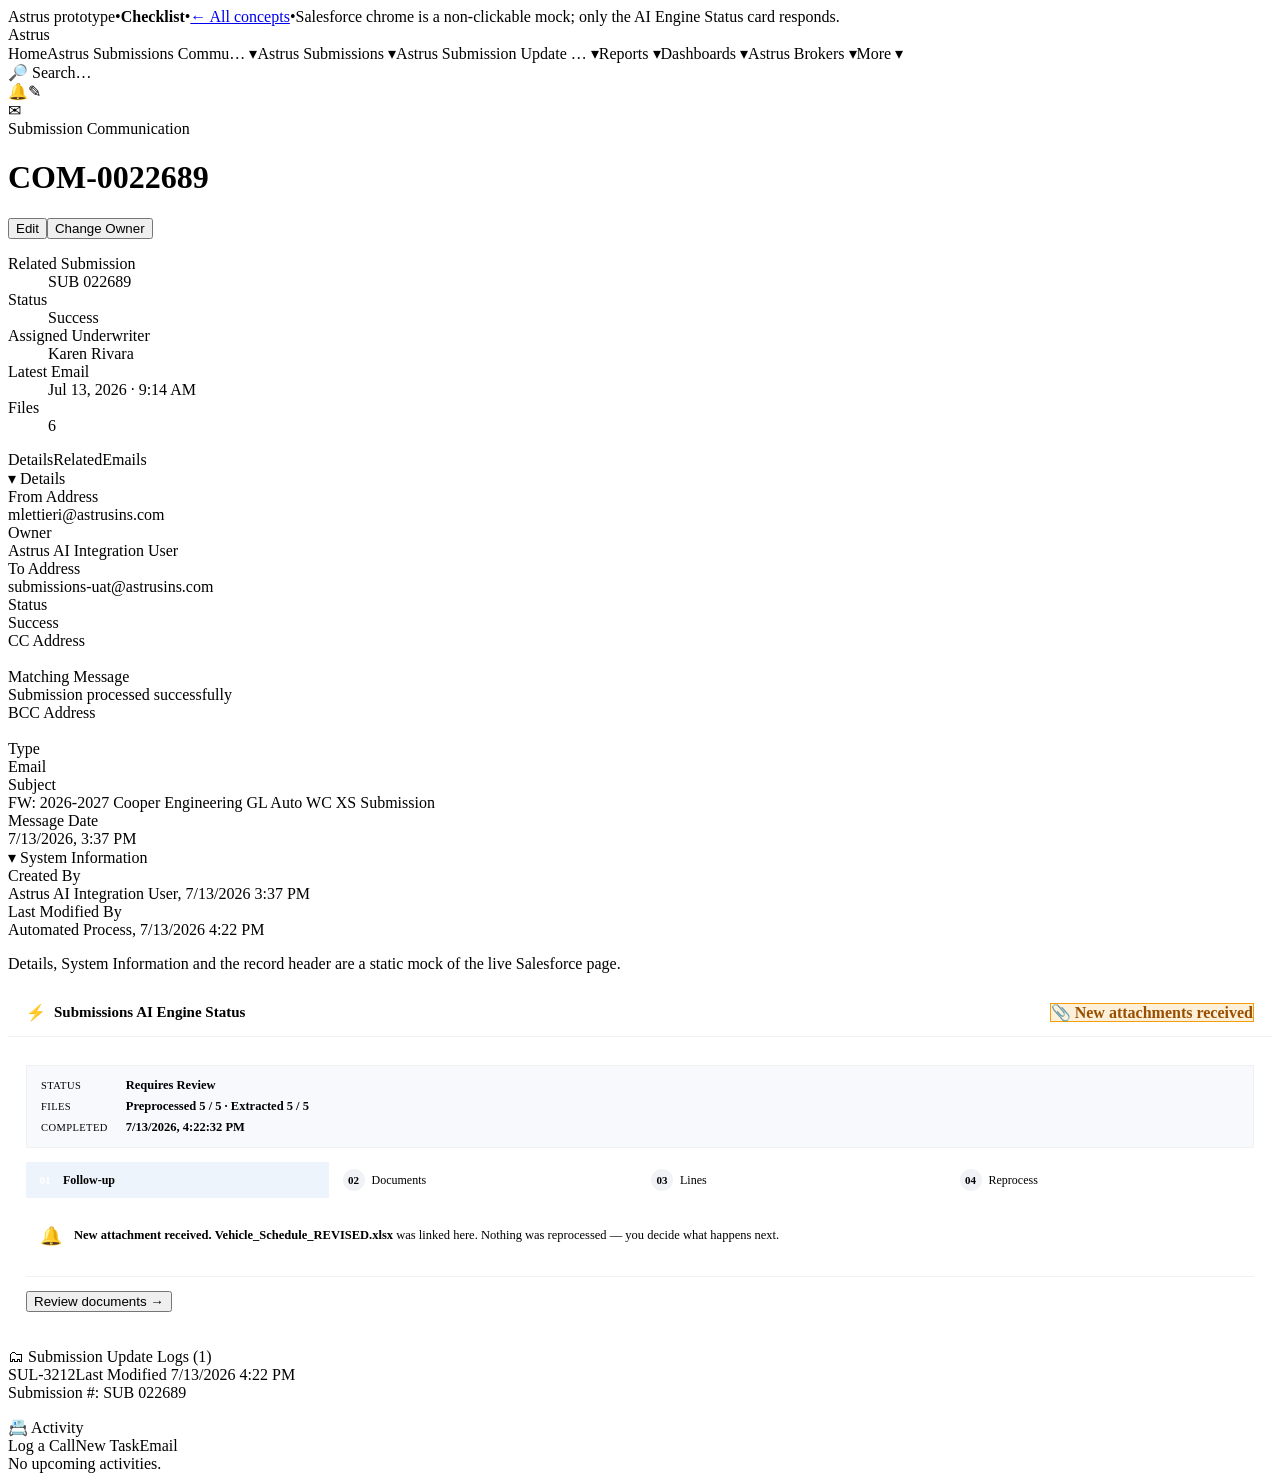
==== concepts/01-checklist/index.html @ 9b8c4e01 "Round 3: distinct paradigms + terser, bolder, submission-level line - Badge -> 'New attachments rece" ====
<!doctype html>
<html lang="en">
  <head>
    <meta charset="utf-8" />
    <meta name="viewport" content="width=device-width, initial-scale=1" />
    <title>Astrus Reprocess · Checklist</title>
    <link rel="stylesheet" href="../../assets/shell.css" />
    <link rel="stylesheet" href="../../assets/cc.css" />
    <style>
      .ck-check { width: 22px; height: 22px; border-radius: 5px; border: 2px solid var(--sf-border-strong); background: #fff; cursor: pointer; display: inline-flex; align-items: center; justify-content: center; color: #fff; font-size: 14px; font-weight: 700; flex: none; padding: 0; transition: all .12s ease; }
      .ck-check:hover { border-color: #2e844a; }
      .lock-ic { font-size: 11px; }
    </style>
  </head>
  <body>
    <noscript>This interactive concept needs JavaScript.</noscript>
    <script src="../../assets/shell.js"></script>
    <script>
      (function () {
        const state = { moment: 0, scope: ASTRUS.newScope() };
        const _hm = location.hash.match(/m(\d)/);
        if (_hm) state.moment = Number(_hm[1]);
        let CTX;

        function statusStrip() {
          const e = CTX.data.engine;
          return (
            '<dl class="cc-status">' +
            '<dt>Status</dt><dd><span class="slds-badge badge-warning">' + e.status + "</span></dd>" +
            "<dt>Files</dt><dd>Preprocessed " + e.filesPrep + " · Extracted " + e.filesExt + "</dd>" +
            "<dt>Completed</dt><dd>" + e.completed + "</dd></dl>"
          );
        }

        function countChip() {
          const n = CTX.selectedCount(state.scope);
          return '<span class="cc-count' + (n === 0 ? " none" : "") + '">' + n + " of " + CTX.data.lines.length + " lines</span>";
        }

        function runSummaryHTML() {
          const r = CTX.computeRunSummary(state.scope);
          const empty = !CTX.hasSel();
          const icon = { docs: "📄", populate: "✓", lock: "🔒", protect: "🔒" };
          const lines = r.lines.map((l) => '<div class="run-line run-line--' + l.kind + '"><span class="rl-ic">' + (icon[l.kind] || "•") + "</span><span>" + CTX.esc(l.text) + "</span></div>").join("");
          return '<div class="run-summary' + (empty ? " is-empty" : "") + '">' + (empty ? '<p class="cc-hint" style="margin:0">Pick a line to preview.</p>' : lines) + "</div>";
        }

        function render() {
          const mount = document.getElementById("cc-body");
          mount.innerHTML = statusStrip();
          mount.appendChild(CTX.momentStepper(state.moment, go));
          const box = document.createElement("div");
          if (state.moment === 0) box.innerHTML = mArrival();
          else if (state.moment === 1) box.innerHTML = mFiles();
          else if (state.moment === 2) box.innerHTML = mScope();
          else box.innerHTML = mRun();
          mount.appendChild(box);
          bind(box);
        }

        function mArrival() {
          return CTX.bellAlertHTML() + '<div class="cc-actions"><button class="slds-btn slds-btn--brand" data-go="1">Review documents →</button></div>';
        }

        function mFiles() {
          return (
            '<p class="cc-section-title">Documents</p>' +
            CTX.renderFiles(state.scope) +
            '<div class="cc-actions"><button class="slds-btn" data-go="0">← Back</button><span class="spacer"></span><button class="slds-btn slds-btn--brand" data-go="2">Next: lines →</button></div>'
          );
        }

        function lineRow(l) {
          const tag = l.kind === "sub" ? '<span class="line-sub-tag">Submission-level</span>' : "";
          if (state.scope.whole) {
            return '<div class="line-row forced' + (l.kind === "sub" ? " is-sub" : "") + '"><span class="line-name">' + CTX.esc(l.label) + tag + '</span><span class="line-state">Will populate ✓</span></div>';
          }
          const on = state.scope.lob.has(l.id);
          return (
            '<div class="line-row ' + (on ? "on" : "locked") + (l.kind === "sub" ? " is-sub" : "") + '">' +
            '<button class="ck-check' + (on ? " on" : "") + '" data-line="' + l.id + '" aria-pressed="' + on + '">' + (on ? "✓" : "") + "</button>" +
            '<span class="line-name">' + CTX.esc(l.label) + tag + "</span>" +
            '<span class="line-state">' + (on ? "Will populate" : '<span class="lock-ic">🔒</span> Locked') + "</span></div>"
          );
        }

        function mScope() {
          const rows = CTX.data.lines.map(lineRow).join("");
          return (
            '<div class="cc-title-row"><p class="cc-section-title">Choose what to populate</p>' + countChip() + "</div>" +
            '<div class="cc-mode">' +
            '<div class="cc-mode-opt' + (!state.scope.whole ? " on" : "") + '" data-mode="selected"><span class="cc-mode-radio"></span><div class="cc-mode-title">Only the lines I choose</div></div>' +
            '<div class="cc-mode-opt' + (state.scope.whole ? " on" : "") + '" data-mode="whole"><span class="cc-mode-radio"></span><div class="cc-mode-title">Entire submission (' + CTX.data.lines.length + ")</div></div></div>" +
            '<div class="line-list">' + rows + "</div>" +
            runSummaryHTML() +
            '<div class="cc-actions"><button class="slds-btn" data-go="1">← Documents</button><span class="spacer"></span><button class="slds-btn slds-btn--brand" data-go="3">Review →</button></div>'
          );
        }

        function mRun() {
          return (
            '<div class="cc-title-row"><p class="cc-section-title">Reprocess</p>' + countChip() + "</div>" +
            runSummaryHTML() +
            '<div class="cc-actions"><button class="slds-btn slds-btn--brand" data-reprocess ' + (!CTX.hasSel() ? "disabled" : "") + ">Reprocess</button>" +
            '<button class="slds-btn" data-processnew>Process as New</button><span class="spacer"></span><button class="slds-btn" data-go="2">← Adjust</button></div>'
          );
        }

        function go(i) { state.moment = i; history.replaceState(null, "", "#m" + i); render(); }

        function bind(box) {
          box.querySelectorAll("[data-go]").forEach((b) => (b.onclick = () => go(Number(b.dataset.go))));
          box.querySelectorAll(".doc-toggle").forEach((b) => (b.onclick = () => { const n = b.dataset.doc; state.scope.excludedDocs.has(n) ? state.scope.excludedDocs.delete(n) : state.scope.excludedDocs.add(n); render(); }));
          box.querySelectorAll("[data-mode]").forEach((b) => (b.onclick = () => { state.scope.whole = b.dataset.mode === "whole"; render(); }));
          box.querySelectorAll("[data-line]").forEach((b) => (b.onclick = () => { const id = b.dataset.line; state.scope.lob.has(id) ? state.scope.lob.delete(id) : state.scope.lob.add(id); render(); }));
          const rp = box.querySelector("[data-reprocess]");
          if (rp) rp.onclick = async () => { const ok = await CTX.runReprocess(state.scope); if (ok) { state.scope = ASTRUS.newScope(); go(0); } };
          const pn = box.querySelector("[data-processnew]");
          if (pn) pn.onclick = async () => { const ok = await CTX.confirmModal({ title: "Process as a new submission?", body: "<p>Ignores your scope and rebuilds everything as a fresh submission.</p>", confirmLabel: "Process as New", destructive: true }); if (ok) CTX.toast("success", "Process as New started", "A new submission was sent to the engine."); };
        }

        window.CONCEPT = { name: "Checklist", render: function (mount, ctx) { CTX = ctx; CTX.hasSel = () => state.scope.whole || state.scope.lob.size > 0; render(); } };
        ASTRUS.boot(window.CONCEPT);
      })();
    </script>
  </body>
</html>
---- assets/cc.css ----
/* ============================================================================
   Control Center — shared styling for the interactive AI Engine Status card.
   The card header, follow-up alert, file square-up table, run-summary and the
   moment stepper look the same across every concept. Each concept adds ONLY
   its own scope-picker styles (inline in the concept page).
   ============================================================================ */

.sf-col-right {
  display: flex;
  flex-direction: column;
  gap: 16px;
}

.cc {
  background: #fff;
  border: 1px solid var(--sf-border);
  border-radius: var(--sf-radius-lg);
  box-shadow: var(--sf-shadow-card);
  overflow: hidden;
}
.cc-head {
  display: flex;
  align-items: center;
  gap: 10px;
  padding: 14px 18px;
  border-bottom: 1px solid #eef0f2;
}
.cc-head-title {
  font-size: 15px;
  font-weight: 700;
  display: flex;
  align-items: center;
  gap: 8px;
}
.cc-bolt {
  color: #f5a623;
  font-size: 16px;
}
.cc-badge-mount {
  margin-left: auto;
}
.cc-body {
  padding: 16px 18px 20px;
}

/* engine status strip (compact, shown at top of the card) */
.cc-status {
  display: grid;
  grid-template-columns: auto 1fr;
  gap: 6px 18px;
  font-size: 12.5px;
  padding: 12px 14px;
  background: #f7f9fc;
  border: 1px solid #eef0f2;
  border-radius: var(--sf-radius);
  margin-bottom: 14px;
}
.cc-status dt {
  color: var(--sf-text-weaker);
  text-transform: uppercase;
  font-size: 10.5px;
  letter-spacing: 0.04em;
  align-self: center;
}
.cc-status dd {
  margin: 0;
  font-weight: 600;
}

/* alerts */
.cc-alert {
  display: flex;
  gap: 12px;
  padding: 12px 14px;
  border-radius: var(--sf-radius);
  font-size: 12.5px;
  line-height: 1.5;
  margin-bottom: 14px;
}
.cc-alert-ic {
  font-size: 18px;
  flex: none;
  line-height: 1.2;
}
.cc-alert--bell {
  background: var(--sf-warn-bg);
  border: 1px solid var(--sf-warn-border);
  border-left: 4px solid var(--sf-warn);
}
.cc-alert--info {
  background: #eef4fb;
  border: 1px solid #c9def5;
  border-left: 4px solid var(--sf-brand);
}
.cc-alert--lock {
  background: #f4f0fb;
  border: 1px solid #ddd0f2;
  border-left: 4px solid #7a5bd6;
}
.cc-alert em {
  font-style: normal;
  font-weight: 600;
}

/* moment stepper */
.cc-stepper {
  display: flex;
  gap: 6px;
  margin-bottom: 16px;
  flex-wrap: wrap;
}
.cc-step {
  flex: 1 1 0;
  min-width: 84px;
  display: flex;
  align-items: center;
  gap: 7px;
  padding: 7px 8px;
  border: 1px solid var(--sf-border-strong);
  background: #fff;
  border-radius: var(--sf-radius);
  cursor: pointer;
  font-family: inherit;
  font-size: 12px;
  color: var(--sf-text-weak);
  text-align: left;
  transition: border-color 0.12s, background 0.12s;
}
.cc-step:hover {
  border-color: var(--sf-brand-accent);
}
.cc-step-num {
  width: 22px;
  height: 22px;
  border-radius: 50%;
  background: #f0f2f5;
  color: var(--sf-text-weaker);
  display: flex;
  align-items: center;
  justify-content: center;
  font-weight: 700;
  font-size: 11px;
  flex: none;
}
.cc-step.is-current {
  border-color: var(--sf-brand);
  background: #eef4fb;
  color: var(--sf-brand-dark);
  font-weight: 700;
}
.cc-step.is-current .cc-step-num {
  background: var(--sf-brand);
  color: #fff;
}
.cc-step.is-done .cc-step-num {
  background: var(--sf-success);
  color: #fff;
}
.cc-step-label {
  line-height: 1.2;
}

/* section titles inside the card */
.cc-section-title {
  font-size: 14px;
  font-weight: 700;
  margin: 4px 0 4px;
}
.cc-section-sub {
  font-size: 12px;
  color: var(--sf-text-weaker);
  margin: 0 0 12px;
  line-height: 1.5;
}

/* files square-up */
.files-block {
  border: 1px solid var(--sf-border);
  border-radius: var(--sf-radius);
  overflow: hidden;
}
.files-head {
  padding: 10px 12px;
  background: #f7f9fc;
  border-bottom: 1px solid #eef0f2;
  font-size: 13px;
}
.files-sub {
  color: var(--sf-text-weaker);
  font-weight: 400;
  font-size: 11.5px;
}
.files-table {
  width: 100%;
  border-collapse: collapse;
  font-size: 12.5px;
}
.files-table th {
  text-align: left;
  font-size: 10.5px;
  text-transform: uppercase;
  letter-spacing: 0.04em;
  color: var(--sf-text-weaker);
  padding: 7px 12px;
  border-bottom: 1px solid #eef0f2;
  font-weight: 600;
}
.files-table td {
  padding: 8px 12px;
  border-bottom: 1px solid #f1f1f1;
  vertical-align: middle;
}
.files-table tr:last-child td {
  border-bottom: none;
}
.file-name {
  display: flex;
  align-items: center;
  gap: 8px;
}
.file-name a {
  color: var(--sf-link);
  cursor: default;
}
.file-ic {
  font-size: 9px;
  font-weight: 700;
  color: #fff;
  padding: 2px 4px;
  border-radius: 3px;
  flex: none;
}
.file-ic--pdf {
  background: #d1344a;
}
.file-ic--xlsx {
  background: #1f8a4c;
}
.file-tag {
  font-size: 9.5px;
  font-weight: 700;
  text-transform: uppercase;
  padding: 1px 6px;
  border-radius: 9px;
  letter-spacing: 0.03em;
}
.file-tag--new {
  background: var(--sf-success-bg);
  color: var(--sf-success);
}
.file-tag--old {
  background: var(--sf-warn-bg);
  color: var(--sf-warn);
}
.row-old {
  background: #fffaf3;
}
.row-new {
  background: #f1fbf4;
}
.file-act {
  text-align: right;
}
.file-remove {
  color: var(--sf-brand);
  white-space: nowrap;
}
.files-foot {
  font-size: 11px;
  color: var(--sf-text-weaker);
  padding: 9px 12px;
  background: #fafbfc;
  border-top: 1px solid #f1f1f1;
  margin: 0;
  line-height: 1.5;
}

/* run summary ("what this run will do") */
.run-summary {
  border: 1px solid var(--sf-success-border);
  background: var(--sf-success-bg);
  border-radius: var(--sf-radius);
  padding: 12px 14px;
  margin-top: 14px;
}
.run-summary.is-empty {
  border-color: var(--sf-border-strong);
  background: #f7f8fa;
}
.run-summary-title {
  font-weight: 700;
  font-size: 13px;
  margin: 0 0 8px;
  display: flex;
  align-items: center;
  gap: 6px;
}
.run-line {
  display: flex;
  gap: 8px;
  font-size: 12px;
  line-height: 1.5;
  padding: 3px 0;
  align-items: flex-start;
}
.run-line .rl-ic {
  flex: none;
  font-size: 13px;
  line-height: 1.3;
}
.run-line--update .rl-ic {
  color: var(--sf-brand);
}
.run-line--safe .rl-ic {
  color: var(--sf-text-weaker);
}
.run-line--lock .rl-ic {
  color: #7a5bd6;
}

/* card action bar */
.cc-actions {
  display: flex;
  gap: 10px;
  align-items: center;
  flex-wrap: wrap;
  margin-top: 16px;
  padding-top: 14px;
  border-top: 1px solid #f1f1f1;
}
.cc-actions .spacer {
  flex: 1;
}
.cc-hint {
  font-size: 11.5px;
  color: var(--sf-text-weaker);
  margin: 8px 0 0;
  line-height: 1.5;
}

/* small building blocks concepts reuse */
.sw {
  --w: 40px;
  --h: 22px;
  position: relative;
  width: var(--w);
  height: var(--h);
  flex: none;
  border-radius: 999px;
  background: #c9cdd3;
  border: none;
  cursor: pointer;
  transition: background 0.15s ease;
  padding: 0;
}
.sw::after {
  content: "";
  position: absolute;
  top: 2px;
  left: 2px;
  width: calc(var(--h) - 4px);
  height: calc(var(--h) - 4px);
  border-radius: 50%;
  background: #fff;
  box-shadow: 0 1px 2px rgba(0, 0, 0, 0.3);
  transition: transform 0.15s ease;
}
.sw.on {
  background: var(--sf-brand);
}
.sw.on::after {
  transform: translateX(calc(var(--w) - var(--h)));
}
.chip {
  display: inline-flex;
  align-items: center;
  gap: 6px;
  padding: 5px 12px;
  border-radius: 16px;
  border: 1px solid var(--sf-border-strong);
  background: #fff;
  font-size: 12px;
  font-weight: 600;
  color: var(--sf-text-weak);
  cursor: pointer;
  transition: all 0.12s ease;
}
.chip.on {
  background: #eef4fb;
  border-color: var(--sf-brand);
  color: var(--sf-brand-dark);
}
.chip .x {
  opacity: 0.6;
}

/* ==== Round 2 additions ================================================= */

/* small toggle-switch variant (document rows) */
.sw--sm {
  --w: 32px;
  --h: 18px;
}

/* document picker (Review files) */
.docs-block {
  border: 1px solid var(--sf-border);
  border-radius: var(--sf-radius);
  overflow: hidden;
}
.docs-head {
  display: flex;
  align-items: baseline;
  justify-content: space-between;
  gap: 8px;
  padding: 10px 12px;
  background: #f7f9fc;
  border-bottom: 1px solid #eef0f2;
  font-size: 13px;
}
.docs-count {
  font-size: 11.5px;
  color: var(--sf-text-weaker);
  font-weight: 600;
}
.doc-group-head {
  font-size: 10.5px;
  text-transform: uppercase;
  letter-spacing: 0.04em;
  color: var(--sf-text-weaker);
  font-weight: 700;
  padding: 9px 12px 5px;
}
.doc-group + .doc-group .doc-group-head {
  border-top: 1px solid #f1f1f1;
}
.doc-group-hint {
  text-transform: none;
  letter-spacing: 0;
  font-weight: 500;
  color: #a2acb8;
}
.doc-row {
  display: flex;
  align-items: center;
  gap: 9px;
  padding: 7px 12px;
  font-size: 12.5px;
}
.doc-row.is-out {
  background: #fafbfc;
}
.doc-row.is-out .doc-name {
  color: var(--sf-text-weaker);
  text-decoration: line-through;
}
.doc-name {
  flex: 1;
  color: var(--sf-text);
  white-space: nowrap;
  overflow: hidden;
  text-overflow: ellipsis;
}
.doc-size {
  color: var(--sf-text-weaker);
  font-size: 11px;
  flex: none;
}
.doc-state {
  flex: none;
  font-size: 10px;
  font-weight: 700;
  text-transform: uppercase;
  letter-spacing: 0.03em;
  width: 62px;
  text-align: right;
}
.doc-row.is-in .doc-state {
  color: var(--sf-success);
}
.doc-row.is-out .doc-state {
  color: var(--sf-text-weaker);
}
.docs-foot {
  font-size: 11px;
  color: var(--sf-text-weaker);
  padding: 9px 12px;
  background: #fafbfc;
  border-top: 1px solid #f1f1f1;
  margin: 0;
  line-height: 1.5;
}

/* top-level scope mode switch (Only chosen lines vs Entire submission) */
.cc-mode {
  display: flex;
  flex-direction: column;
  gap: 8px;
  margin-bottom: 12px;
}
.cc-mode-opt {
  display: flex;
  gap: 10px;
  align-items: flex-start;
  border: 1px solid var(--sf-border-strong);
  border-radius: var(--sf-radius);
  padding: 10px 12px;
  cursor: pointer;
  background: #fff;
  transition: border-color 0.12s, background 0.12s;
}
.cc-mode-opt:hover {
  border-color: var(--sf-brand-accent);
}
.cc-mode-opt.on {
  border-color: var(--sf-brand);
  background: #eef4fb;
}
.cc-mode-radio {
  width: 16px;
  height: 16px;
  border-radius: 50%;
  border: 2px solid var(--sf-border-strong);
  flex: none;
  margin-top: 1px;
  position: relative;
}
.cc-mode-opt.on .cc-mode-radio {
  border-color: var(--sf-brand);
}
.cc-mode-opt.on .cc-mode-radio::after {
  content: "";
  position: absolute;
  inset: 2px;
  border-radius: 50%;
  background: var(--sf-brand);
}
.cc-mode-title {
  font-weight: 700;
  font-size: 13px;
}
.cc-mode-desc {
  font-size: 11.5px;
  color: var(--sf-text-weaker);
  margin-top: 1px;
}

/* line list (LOB toggles; unselected = locked) */
.line-list {
  border: 1px solid var(--sf-border);
  border-radius: var(--sf-radius);
  overflow: hidden;
}
.line-row {
  display: flex;
  align-items: center;
  gap: 10px;
  padding: 11px 12px;
  border-bottom: 1px solid #f1f1f1;
}
.line-row:last-child {
  border-bottom: none;
}
.line-row .line-name {
  flex: 1;
  font-weight: 600;
  font-size: 13px;
}
.line-row.locked {
  background: #fafbfc;
}
.line-row.locked .line-name {
  color: var(--sf-text-weaker);
}
.line-state {
  font-size: 10.5px;
  font-weight: 700;
  text-transform: uppercase;
  letter-spacing: 0.03em;
}
.line-row.on .line-state {
  color: var(--sf-success);
}
.line-row.locked .line-state {
  color: var(--sf-text-weaker);
  display: inline-flex;
  align-items: center;
  gap: 4px;
}
.line-row.forced {
  background: #eef4fb;
}
.line-row.forced .line-state {
  color: var(--sf-brand);
}

/* run-summary icon colors for the new line kinds */
.run-line--docs .rl-ic {
  color: var(--sf-brand);
}
.run-line--protect .rl-ic {
  color: #7a5bd6;
}

/* ==== Round 3 — bolder, more satisfying, terser ======================== */

/* "New attachments received" badge — bold amber */
.badge-attn {
  background: #fef0d9;
  color: #9a4f00;
  border: 1.5px solid #f59e0b;
  font-weight: 700;
}

/* affirmative selected color = green (satisfying "yes, populate") */
.sw.on { background: #2e844a; }
.ck-check.on { background: #2e844a; border-color: #2e844a; }

/* line rows: bold on-state, clear locked */
.line-row.on {
  background: #e6f8ec;
  box-shadow: inset 3px 0 0 #2e844a;
}
.line-row.on .line-name { font-weight: 700; color: #0a3d1c; }
.line-row.on .line-state { color: #1a7a3a; font-weight: 700; }
.line-row.locked { background: #fafbfc; }
.line-row.locked .line-name { color: #8a94a0; font-weight: 600; }
.line-row.locked .line-state { color: #a2acb8; }
.line-row.forced { background: #e6f8ec; box-shadow: inset 3px 0 0 #2e844a; }
.line-row.forced .line-name { font-weight: 700; color: #0a3d1c; }
.line-row.forced .line-state { color: #1a7a3a; font-weight: 700; }

/* submission-details line gets a subtle distinguishing rail */
.line-row.is-sub { border-bottom: 2px solid var(--sf-border); }
.line-sub-tag {
  font-size: 9.5px; font-weight: 700; text-transform: uppercase; letter-spacing: .04em;
  color: #6b5bd0; background: #efeafb; padding: 1px 6px; border-radius: 8px; margin-left: 6px;
}

/* selection count chip */
.cc-count {
  display: inline-flex; align-items: center; gap: 6px;
  font-size: 12px; font-weight: 700; color: var(--sf-brand-dark);
  background: #e8f2fd; border: 1px solid #b6d8f7; border-radius: 12px; padding: 2px 10px;
}
.cc-count.none { color: var(--sf-text-weaker); background: #f2f4f7; border-color: var(--sf-border-strong); }

/* run summary — a touch bolder */
.run-summary { border-width: 1.5px; }
.run-line--populate .rl-ic { color: #2e844a; }
.run-line--docs .rl-ic { color: var(--sf-brand); }
.run-line--protect .rl-ic { color: #6b5bd0; }
.run-line--lock .rl-ic { color: #a2acb8; }

/* ---- shared building blocks for the new paradigms -------------------- */

/* Coverage tiles (grid, tap to fill) */
.tile-grid { display: grid; grid-template-columns: 1fr 1fr; gap: 10px; }
.tile {
  border: 2px solid var(--sf-border-strong); border-radius: 10px; background: #fff;
  padding: 14px 14px 12px; cursor: pointer; text-align: left; font-family: inherit;
  transition: transform .1s ease, border-color .12s ease, background .12s ease, box-shadow .12s ease;
  display: flex; flex-direction: column; gap: 6px; min-height: 78px;
}
.tile:hover { border-color: var(--sf-brand-accent); }
.tile:active { transform: scale(.98); }
.tile-name { font-weight: 700; font-size: 13.5px; }
.tile-state { font-size: 11px; font-weight: 700; text-transform: uppercase; letter-spacing: .03em; color: var(--sf-text-weaker); }
.tile.on { background: #e6f8ec; border-color: #2e844a; box-shadow: 0 4px 14px -8px rgba(46,132,74,.7); }
.tile.on .tile-name { color: #0a3d1c; }
.tile.on .tile-state { color: #1a7a3a; }
.tile.wide { grid-column: 1 / -1; }
.tile-check {
  width: 20px; height: 20px; border-radius: 6px; border: 2px solid var(--sf-border-strong);
  display: inline-flex; align-items: center; justify-content: center; color: #fff; font-weight: 700; font-size: 12px;
}
.tile.on .tile-check { background: #2e844a; border-color: #2e844a; }

/* pill (for command bar / sentence) */
.pill {
  display: inline-flex; align-items: center; gap: 6px; padding: 5px 10px; border-radius: 8px;
  background: #e6f8ec; border: 1.5px solid #2e844a; color: #0a3d1c; font-weight: 700; font-size: 12.5px;
}
.pill .x { cursor: pointer; opacity: .6; font-weight: 700; }
.pill .x:hover { opacity: 1; }
.pill-ghost { background: #fff; border: 1.5px dashed var(--sf-border-strong); color: var(--sf-text-weak); font-weight: 600; cursor: pointer; }
.pill-ghost:hover { border-color: var(--sf-brand); color: var(--sf-brand); }

/* split board (two lanes) */
.board { display: grid; grid-template-columns: 1fr 1fr; gap: 10px; }
.lane { border: 1.5px solid var(--sf-border); border-radius: 10px; overflow: hidden; min-height: 120px; }
.lane-head { font-size: 11px; font-weight: 700; text-transform: uppercase; letter-spacing: .04em; padding: 8px 10px; }
.lane--pop .lane-head { background: #e6f8ec; color: #1a7a3a; }
.lane--lock .lane-head { background: #f2f4f7; color: var(--sf-text-weaker); }
.lane-item {
  display: flex; align-items: center; justify-content: space-between; gap: 8px;
  padding: 9px 10px; border-top: 1px solid #f1f1f1; font-size: 12.5px; font-weight: 600; cursor: pointer;
  background: #fff; transition: background .1s ease;
}
.lane-item:hover { background: #f7f9fc; }
.lane--pop .lane-item { color: #0a3d1c; }
.lane-move { font-size: 11px; color: var(--sf-brand); font-weight: 700; }
.lane-empty { padding: 14px 10px; font-size: 11.5px; color: var(--sf-text-weaker); }
.cc-title-row { display: flex; align-items: center; justify-content: space-between; gap: 10px; margin-bottom: 8px; }
.cc-title-row .cc-section-title { margin: 0; }
/* shared line checkbox (used by list-style concepts) */
.ck-check { width: 22px; height: 22px; border-radius: 5px; border: 2px solid var(--sf-border-strong); background: #fff; cursor: pointer; display: inline-flex; align-items: center; justify-content: center; color: #fff; font-size: 14px; font-weight: 700; flex: none; padding: 0; transition: all .12s ease; }
.ck-check:hover { border-color: #2e844a; }
.ck-check.on { background: #2e844a; border-color: #2e844a; }
.lock-ic { font-size: 11px; }
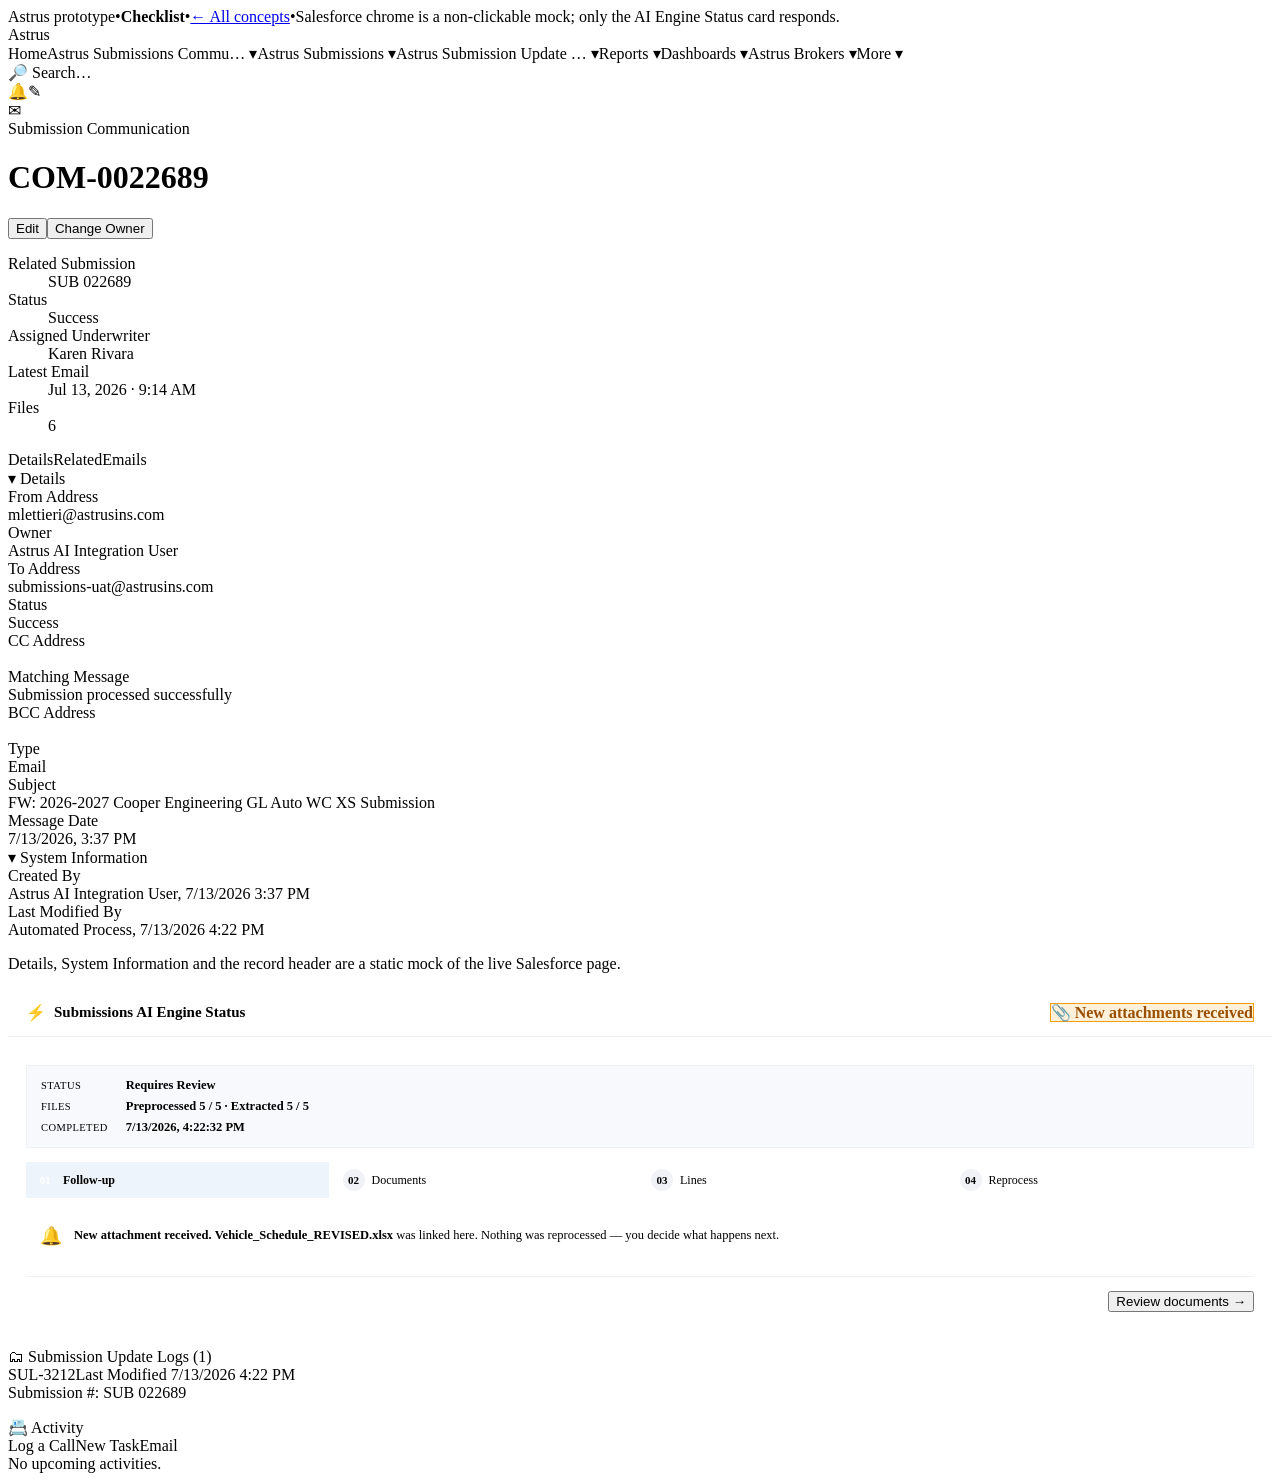
==== commit f4c0126d: "Round 4: docs-before-lines, doc selectors everywhere, action button bottom-right - Primary action (i" ====
--- a/concepts/01-checklist/index.html
+++ b/concepts/01-checklist/index.html
@@ -59,7 +59,7 @@
         }
 
         function mArrival() {
-          return CTX.bellAlertHTML() + '<div class="cc-actions"><button class="slds-btn slds-btn--brand" data-go="1">Review documents →</button></div>';
+          return CTX.bellAlertHTML() + '<div class="cc-actions"><span class="spacer"></span><button class="slds-btn slds-btn--brand" data-go="1">Review documents →</button></div>';
         }
 
         function mFiles() {
@@ -101,8 +101,8 @@
           return (
             '<div class="cc-title-row"><p class="cc-section-title">Reprocess</p>' + countChip() + "</div>" +
             runSummaryHTML() +
-            '<div class="cc-actions"><button class="slds-btn slds-btn--brand" data-reprocess ' + (!CTX.hasSel() ? "disabled" : "") + ">Reprocess</button>" +
-            '<button class="slds-btn" data-processnew>Process as New</button><span class="spacer"></span><button class="slds-btn" data-go="2">← Adjust</button></div>'
+            '<div class="cc-actions"><button class="slds-btn" data-go="2">← Adjust</button><button class="slds-btn" data-processnew>Process as New</button><span class="spacer"></span>' +
+            '<button class="slds-btn slds-btn--brand" data-reprocess ' + (!CTX.hasSel() ? "disabled" : "") + ">Reprocess →</button></div>"
           );
         }
 
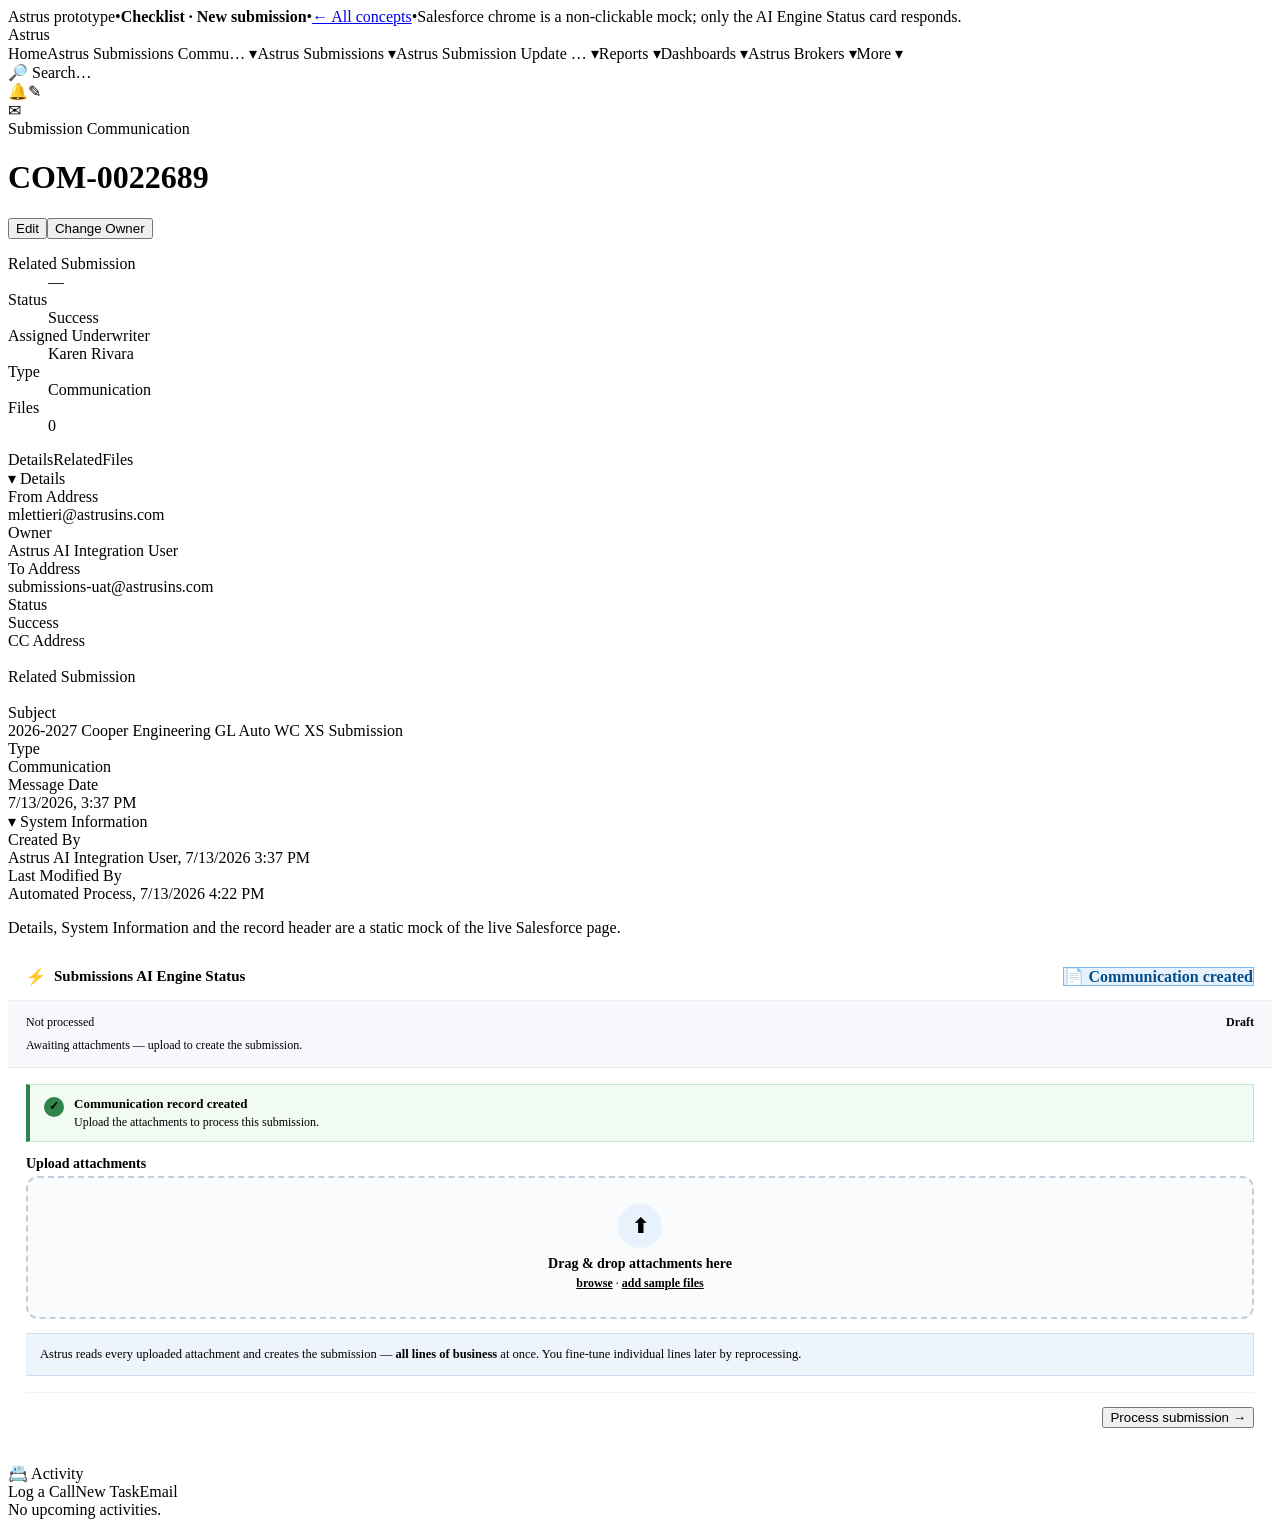
==== commit cf874014: "Round 9: gated navigation + red errors + redesigned status section - Can't skip ahead: advance only " ====
--- a/concepts/01-checklist/index.html
+++ b/concepts/01-checklist/index.html
@@ -3,123 +3,117 @@
   <head>
     <meta charset="utf-8" />
     <meta name="viewport" content="width=device-width, initial-scale=1" />
-    <title>Astrus Reprocess · Checklist</title>
+    <title>Astrus · Checklist</title>
     <link rel="stylesheet" href="../../assets/shell.css" />
     <link rel="stylesheet" href="../../assets/cc.css" />
-    <style>
-      .ck-check { width: 22px; height: 22px; border-radius: 5px; border: 2px solid var(--sf-border-strong); background: #fff; cursor: pointer; display: inline-flex; align-items: center; justify-content: center; color: #fff; font-size: 14px; font-weight: 700; flex: none; padding: 0; transition: all .12s ease; }
-      .ck-check:hover { border-color: #2e844a; }
-      .lock-ic { font-size: 11px; }
-    </style>
   </head>
   <body>
     <noscript>This interactive concept needs JavaScript.</noscript>
     <script src="../../assets/shell.js"></script>
     <script>
       (function () {
-        const state = { moment: 0, scope: ASTRUS.newScope() };
-        const _hm = location.hash.match(/m(\d)/);
-        if (_hm) state.moment = Number(_hm[1]);
+        const state = { moment: 0, max: 0, err: null, scope: ASTRUS.newScope() };
         let CTX;
 
-        function statusStrip() {
-          const e = CTX.data.engine;
-          return (
-            '<dl class="cc-status">' +
-            '<dt>Status</dt><dd><span class="slds-badge badge-warning">' + e.status + "</span></dd>" +
-            "<dt>Files</dt><dd>Preprocessed " + e.filesPrep + " · Extracted " + e.filesExt + "</dd>" +
-            "<dt>Completed</dt><dd>" + e.completed + "</dd></dl>"
-          );
+        function gate(step) {
+          if (step === 0) return CTX.uploadError(state.scope);
+          if (step === 2) return CTX.lineError(state.scope);
+          return null;
         }
-
         function countChip() {
           const n = CTX.selectedCount(state.scope);
           return '<span class="cc-count' + (n === 0 ? " none" : "") + '">' + n + " of " + CTX.data.lines.length + " lines</span>";
         }
-
+        function errHTML() {
+          return state.err ? '<div class="cc-err">⚠ ' + CTX.esc(state.err) + "</div>" : "";
+        }
         function runSummaryHTML() {
           const r = CTX.computeRunSummary(state.scope);
-          const empty = !CTX.hasSel();
+          const empty = !CTX.hasSelection(state.scope);
           const icon = { docs: "📄", populate: "✓", lock: "🔒", protect: "🔒" };
           const lines = r.lines.map((l) => '<div class="run-line run-line--' + l.kind + '"><span class="rl-ic">' + (icon[l.kind] || "•") + "</span><span>" + CTX.esc(l.text) + "</span></div>").join("");
           return '<div class="run-summary' + (empty ? " is-empty" : "") + '">' + (empty ? '<p class="cc-hint" style="margin:0">Pick a line to preview.</p>' : lines) + "</div>";
         }
 
         function render() {
+          if (state.err && !gate(state.moment)) state.err = null;
           const mount = document.getElementById("cc-body");
-          mount.innerHTML = statusStrip();
-          mount.appendChild(CTX.momentStepper(state.moment, go));
+          mount.innerHTML = "";
+          mount.appendChild(CTX.momentStepper(state.moment, onStep, state.max));
           const box = document.createElement("div");
-          if (state.moment === 0) box.innerHTML = mArrival();
-          else if (state.moment === 1) box.innerHTML = mFiles();
-          else if (state.moment === 2) box.innerHTML = mScope();
-          else box.innerHTML = mRun();
+          if (state.moment === 0) box.innerHTML = CTX.bannerHTML() + mUpload();
+          else if (state.moment === 1) box.innerHTML = mReview();
+          else if (state.moment === 2) box.innerHTML = mLines();
+          else box.innerHTML = mFinal();
           mount.appendChild(box);
           bind(box);
+          if (state.moment === 0) CTX.bindUploadStep(box, state.scope, render);
         }
 
-        function mArrival() {
-          return CTX.bellAlertHTML() + '<div class="cc-actions"><span class="spacer"></span><button class="slds-btn slds-btn--brand" data-go="1">Review documents →</button></div>';
+        function mUpload() {
+          return CTX.renderUploadStep(state.scope) + errHTML() +
+            '<div class="cc-actions"><span class="spacer"></span><button class="slds-btn slds-btn--brand" data-next>Next: review →</button></div>';
         }
-
-        function mFiles() {
-          return (
-            '<p class="cc-section-title">Documents</p>' +
-            CTX.renderFiles(state.scope) +
-            '<div class="cc-actions"><button class="slds-btn" data-go="0">← Back</button><span class="spacer"></span><button class="slds-btn slds-btn--brand" data-go="2">Next: lines →</button></div>'
-          );
+        function mReview() {
+          return '<p class="cc-section-title">Review attachments</p>' + CTX.renderReview(state.scope) + errHTML() +
+            '<div class="cc-actions"><button class="slds-btn" data-back>← Upload</button><span class="spacer"></span><button class="slds-btn slds-btn--brand" data-next>Next: lines →</button></div>';
         }
-
         function lineRow(l) {
           const tag = l.kind === "sub" ? '<span class="line-sub-tag">Submission-level</span>' : "";
           if (state.scope.whole) {
-            return '<div class="line-row forced' + (l.kind === "sub" ? " is-sub" : "") + '"><span class="line-name">' + CTX.esc(l.label) + tag + '</span><span class="line-state">Will populate ✓</span></div>';
+            return '<div class="line-row forced' + (l.kind === "sub" ? " is-sub" : "") + '"><span class="line-name">' + CTX.esc(l.label) + tag + '</span><span class="line-state">Will ' + CTX.verb.toLowerCase() + ' ✓</span></div>';
           }
           const on = state.scope.lob.has(l.id);
           return (
             '<div class="line-row ' + (on ? "on" : "locked") + (l.kind === "sub" ? " is-sub" : "") + '">' +
             '<button class="ck-check' + (on ? " on" : "") + '" data-line="' + l.id + '" aria-pressed="' + on + '">' + (on ? "✓" : "") + "</button>" +
             '<span class="line-name">' + CTX.esc(l.label) + tag + "</span>" +
-            '<span class="line-state">' + (on ? "Will populate" : '<span class="lock-ic">🔒</span> Locked') + "</span></div>"
+            '<span class="line-state">' + (on ? "Will " + CTX.verb.toLowerCase() : CTX.offLabel) + "</span></div>"
           );
         }
-
-        function mScope() {
+        function mLines() {
           const rows = CTX.data.lines.map(lineRow).join("");
           return (
-            '<div class="cc-title-row"><p class="cc-section-title">Choose what to populate</p>' + countChip() + "</div>" +
+            '<div class="cc-title-row"><p class="cc-section-title">Choose what to ' + CTX.verb.toLowerCase() + "</p>" + countChip() + "</div>" +
             '<div class="cc-mode">' +
             '<div class="cc-mode-opt' + (!state.scope.whole ? " on" : "") + '" data-mode="selected"><span class="cc-mode-radio"></span><div class="cc-mode-title">Only the lines I choose</div></div>' +
             '<div class="cc-mode-opt' + (state.scope.whole ? " on" : "") + '" data-mode="whole"><span class="cc-mode-radio"></span><div class="cc-mode-title">Entire submission (' + CTX.data.lines.length + ")</div></div></div>" +
             '<div class="line-list">' + rows + "</div>" +
+            runSummaryHTML() + errHTML() +
+            '<div class="cc-actions"><button class="slds-btn" data-back>← Review</button><span class="spacer"></span><button class="slds-btn slds-btn--brand" data-next>Next →</button></div>'
+          );
+        }
+        function mFinal() {
+          return (
+            '<div class="cc-title-row"><p class="cc-section-title">' + CTX.finalLabel + "</p>" + countChip() + "</div>" +
             runSummaryHTML() +
-            '<div class="cc-actions"><button class="slds-btn" data-go="1">← Documents</button><span class="spacer"></span><button class="slds-btn slds-btn--brand" data-go="3">Review →</button></div>'
+            '<div class="cc-actions"><button class="slds-btn" data-back>← Lines</button><span class="spacer"></span>' +
+            '<button class="slds-btn slds-btn--brand" data-run>' + CTX.finalLabel + ' →</button></div>'
           );
         }
 
-        function mRun() {
-          return (
-            '<div class="cc-title-row"><p class="cc-section-title">Reprocess</p>' + countChip() + "</div>" +
-            runSummaryHTML() +
-            '<div class="cc-actions"><button class="slds-btn" data-go="2">← Adjust</button><button class="slds-btn" data-processnew>Process as New</button><span class="spacer"></span>' +
-            '<button class="slds-btn slds-btn--brand" data-reprocess ' + (!CTX.hasSel() ? "disabled" : "") + ">Reprocess →</button></div>"
-          );
+        function go(i) { state.moment = i; state.max = Math.max(state.max, i); state.err = null; render(); }
+        function onStep(i) { if (i <= state.max) go(i); }
+        function next() {
+          const e = gate(state.moment);
+          if (e) { state.err = e; render(); return; }
+          go(state.moment + 1);
         }
-
-        function go(i) { state.moment = i; history.replaceState(null, "", "#m" + i); render(); }
+        function back() { state.err = null; state.moment = Math.max(0, state.moment - 1); render(); }
 
         function bind(box) {
-          box.querySelectorAll("[data-go]").forEach((b) => (b.onclick = () => go(Number(b.dataset.go))));
+          const nx = box.querySelector("[data-next]");
+          if (nx) nx.onclick = next;
+          const bk = box.querySelector("[data-back]");
+          if (bk) bk.onclick = back;
           box.querySelectorAll(".doc-toggle").forEach((b) => (b.onclick = () => { const n = b.dataset.doc; state.scope.excludedDocs.has(n) ? state.scope.excludedDocs.delete(n) : state.scope.excludedDocs.add(n); render(); }));
           box.querySelectorAll("[data-mode]").forEach((b) => (b.onclick = () => { state.scope.whole = b.dataset.mode === "whole"; render(); }));
           box.querySelectorAll("[data-line]").forEach((b) => (b.onclick = () => { const id = b.dataset.line; state.scope.lob.has(id) ? state.scope.lob.delete(id) : state.scope.lob.add(id); render(); }));
-          const rp = box.querySelector("[data-reprocess]");
-          if (rp) rp.onclick = async () => { const ok = await CTX.runReprocess(state.scope); if (ok) { state.scope = ASTRUS.newScope(); go(0); } };
-          const pn = box.querySelector("[data-processnew]");
-          if (pn) pn.onclick = async () => { const ok = await CTX.confirmModal({ title: "Process as a new submission?", body: "<p>Ignores your scope and rebuilds everything as a fresh submission.</p>", confirmLabel: "Process as New", destructive: true }); if (ok) CTX.toast("success", "Process as New started", "A new submission was sent to the engine."); };
+          const rp = box.querySelector("[data-run]");
+          if (rp) rp.onclick = async () => { const ok = await CTX.runProcess(state.scope); if (ok) { state.scope = ASTRUS.newScope(); state.max = 0; go(0); } };
         }
 
-        window.CONCEPT = { name: "Checklist", render: function (mount, ctx) { CTX = ctx; CTX.hasSel = () => state.scope.whole || state.scope.lob.size > 0; render(); } };
+        window.CONCEPT = { name: "Checklist", render: function (mount, ctx) { CTX = ctx; render(); } };
         ASTRUS.boot(window.CONCEPT);
       })();
     </script>
--- a/assets/cc.css
+++ b/assets/cc.css
@@ -708,3 +708,168 @@
 .ck-check:hover { border-color: #2e844a; }
 .ck-check.on { background: #2e844a; border-color: #2e844a; }
 .lock-ic { font-size: 11px; }
+
+/* ==== Round 5 — pro stepper, standardized status strip, bolder =========== */
+
+/* status strip now sits between the card header and body (shell-rendered) */
+#cc-status.cc-status {
+  margin: 0;
+  border: none;
+  border-bottom: 1px solid #e7eaee;
+  border-radius: 0;
+  background: #f6f8fb;
+  padding: 12px 18px;
+  grid-template-columns: 96px 1fr;
+  gap: 6px 16px;
+}
+#cc-status.cc-status dt { font-size: 10px; }
+#cc-status.cc-status dd { font-size: 12.5px; }
+
+/* control-center body: a little more breathing room up top */
+.cc-body { padding-top: 16px; }
+
+/* professional, centered stepper — number stacked over label, roomy */
+.cc-stepper {
+  display: flex;
+  gap: 8px;
+  margin: 2px 0 18px;
+  flex-wrap: nowrap;
+}
+.cc-step {
+  flex: 1 1 0;
+  min-width: 0;
+  flex-direction: column;
+  align-items: center;
+  justify-content: flex-start;
+  gap: 7px;
+  padding: 12px 6px 10px;
+  text-align: center;
+  border: 1.5px solid #dfe3e8;
+  border-radius: 10px;
+  background: #fff;
+}
+.cc-step:hover { border-color: var(--sf-brand-accent); background: #fbfdff; }
+.cc-step-num {
+  width: 27px;
+  height: 27px;
+  border-radius: 50%;
+  font-size: 12px;
+  font-weight: 700;
+  background: #eef1f5;
+  color: #8a94a0;
+}
+.cc-step-label {
+  font-size: 11.5px;
+  line-height: 1.15;
+  white-space: nowrap;
+  color: var(--sf-text-weak);
+}
+.cc-step.is-current {
+  border-color: var(--sf-brand);
+  box-shadow: 0 0 0 1px var(--sf-brand) inset;
+  background: #eaf4fe;
+}
+.cc-step.is-current .cc-step-num { background: var(--sf-brand); color: #fff; }
+.cc-step.is-current .cc-step-label { color: var(--sf-brand-dark); font-weight: 700; }
+.cc-step.is-done { border-color: #bfe6cb; background: #f1fbf4; }
+.cc-step.is-done .cc-step-num { background: #2e844a; color: #fff; }
+.cc-step.is-done .cc-step-label { color: #1a7a3a; font-weight: 600; }
+
+/* BOLDER — the "new attachments received" badge */
+.badge-attn {
+  background: #ffe3bd;
+  color: #7a3d00;
+  border: 1.5px solid #e07b00;
+  font-weight: 800;
+}
+
+/* BOLDER — affirmative / will-populate states */
+.line-row.on, .line-row.forced { background: #dff4e6; box-shadow: inset 4px 0 0 #2e844a; }
+.line-row.on .line-name, .line-row.forced .line-name { color: #08351a; }
+.tile.on { background: #ddf4e5; border-color: #1f7a3f; border-width: 2.5px; box-shadow: 0 5px 16px -8px rgba(31,122,63,.8); }
+.pill { background: #dff4e6; border-width: 2px; }
+.lane--pop .lane-head { background: #dff4e6; }
+.sw.on { background: #1f7a3f; }
+.ck-check.on { background: #1f7a3f; border-color: #1f7a3f; }
+.cc-mode-opt.on { background: #eaf4fe; border-color: var(--sf-brand); box-shadow: 0 0 0 1px var(--sf-brand) inset; }
+
+/* ==== Round 7 — upload flow (drag-drop demo), banner, draft badge ======= */
+
+.badge-draft { background: #e8f2fd; color: #044e8a; border: 1.5px solid #7db8ee; font-weight: 700; }
+
+/* status tile in the stepper (non-navigable "Created / Submission") */
+.cc-step--status { cursor: default; }
+.cc-step--status:hover { border-color: #bfe6cb; background: #f1fbf4; }
+
+/* first-tile banner */
+.cc-banner {
+  display: flex; align-items: flex-start; gap: 10px;
+  background: #f1fbf4; border: 1px solid #bfe6cb; border-left: 4px solid #2e844a;
+  border-radius: var(--sf-radius); padding: 11px 14px; margin-bottom: 14px;
+}
+.cc-banner-ic {
+  flex: none; width: 20px; height: 20px; border-radius: 50%; background: #2e844a; color: #fff;
+  display: grid; place-items: center; font-size: 12px; font-weight: 800; margin-top: 1px;
+}
+.cc-banner strong { display: block; font-size: 13px; }
+.cc-banner span { font-size: 12px; color: var(--sf-text-weaker); }
+
+/* drag & drop zone */
+.up-zone {
+  border: 2px dashed #c4cdd8; border-radius: 12px; background: #fafbfd;
+  padding: 26px 16px; text-align: center; cursor: pointer;
+  transition: border-color .14s ease, background .14s ease, transform .1s ease;
+}
+.up-zone:hover, .up-zone:focus-visible { border-color: var(--sf-brand); background: #f3f9ff; outline: none; }
+.up-zone.drag-over { border-color: var(--sf-brand); background: #e6f2fe; transform: scale(1.01); }
+.up-zone-ic {
+  width: 44px; height: 44px; margin: 0 auto 8px; border-radius: 50%;
+  background: #e8f2fd; color: var(--sf-brand); display: grid; place-items: center; font-size: 20px; font-weight: 800;
+}
+.up-zone-title { font-size: 14px; font-weight: 700; color: var(--sf-text); }
+.up-zone-sub { font-size: 12px; color: var(--sf-text-weaker); margin-top: 4px; }
+.up-link { background: none; border: none; color: var(--sf-brand); font: inherit; font-weight: 700; cursor: pointer; padding: 0; text-decoration: underline; }
+.up-note { font-size: 11.5px; color: var(--sf-text-weaker); margin: 0 0 10px; }
+
+/* uploaded file rows with checkmark animation */
+.up-list { margin-top: 12px; border: 1px solid var(--sf-border); border-radius: var(--sf-radius); overflow: hidden; }
+.up-file {
+  display: flex; align-items: center; gap: 9px; padding: 9px 12px; border-bottom: 1px solid #f1f1f1; font-size: 12.5px;
+}
+.up-file:last-child { border-bottom: none; }
+.up-file-name { flex: 1; white-space: nowrap; overflow: hidden; text-overflow: ellipsis; font-weight: 600; }
+.up-file-size { color: var(--sf-text-weaker); font-size: 11px; }
+.up-file-check {
+  flex: none; width: 20px; height: 20px; border-radius: 50%; background: #2e844a; color: #fff;
+  display: grid; place-items: center; font-size: 12px; font-weight: 800;
+}
+.up-file-x { background: none; border: none; color: var(--sf-text-weaker); cursor: pointer; font-size: 12px; padding: 2px 4px; }
+.up-file-x:hover { color: var(--sf-error); }
+.up-file.just-added { animation: upRow .5s ease; }
+.up-file.just-added .up-file-check { animation: upCheck .5s cubic-bezier(.2,1.3,.5,1); }
+@keyframes upRow { from { background: #e6f8ec; } to { background: transparent; } }
+@keyframes upCheck { 0% { transform: scale(0); } 60% { transform: scale(1.3); } 100% { transform: scale(1); } }
+
+.docs-empty { font-size: 12.5px; color: var(--sf-text-weaker); padding: 14px; text-align: center; }
+@media (prefers-reduced-motion: reduce) { .up-file.just-added, .up-file.just-added .up-file-check { animation: none !important; } }
+.docs-note { display: flex; gap: 9px; align-items: flex-start; background: var(--sf-warn-bg); border: 1px solid var(--sf-warn-border); border-left: 4px solid var(--sf-warn); border-radius: var(--sf-radius); padding: 10px 12px; margin-bottom: 12px; font-size: 12px; line-height: 1.45; }
+.docs-note-ic { flex: none; }
+.cc-initnote { background: #eef4fb; border: 1px solid #c9def5; border-left: 4px solid var(--sf-brand); border-radius: var(--sf-radius); padding: 11px 14px; margin-top: 14px; font-size: 12.5px; line-height: 1.5; color: var(--sf-text-weak); }
+
+/* ==== Round 9 — cleaner status, nav gate + red errors ================== */
+.cc-status2 { padding: 14px 18px; border-bottom: 1px solid #e7eaee; background: #f6f8fb; }
+.cc-status2-top { display: flex; align-items: center; gap: 12px; }
+.cc-status2-badge { font-size: 12px; }
+.cc-stage { margin-left: auto; display: inline-flex; align-items: center; gap: 6px; font-size: 12px; font-weight: 700; color: var(--sf-text-weak); }
+.cc-stage-dot { width: 8px; height: 8px; border-radius: 50%; background: #2e844a; }
+.cc-stage--draft { color: var(--sf-text-weaker); font-weight: 600; }
+.cc-status2-metrics { display: flex; gap: 26px; margin-top: 13px; }
+.csm { display: flex; flex-direction: column; }
+.csm-v { font-size: 15px; font-weight: 700; color: var(--sf-text); letter-spacing: -0.01em; }
+.csm-l { font-size: 10px; text-transform: uppercase; letter-spacing: 0.05em; color: var(--sf-text-weaker); margin-top: 2px; }
+.cc-status2-hint { font-size: 12px; color: var(--sf-text-weaker); margin-top: 8px; }
+
+.cc-err { display: flex; align-items: center; gap: 7px; background: #feded8; border: 1px solid #f4a29a; color: #a3160f; border-radius: var(--sf-radius); padding: 8px 12px; font-size: 12.5px; font-weight: 600; margin: 12px 0 0; }
+
+.cc-step.is-locked { opacity: 0.45; cursor: not-allowed; }
+.cc-step.is-locked:hover { border-color: #dfe3e8; background: #fff; }
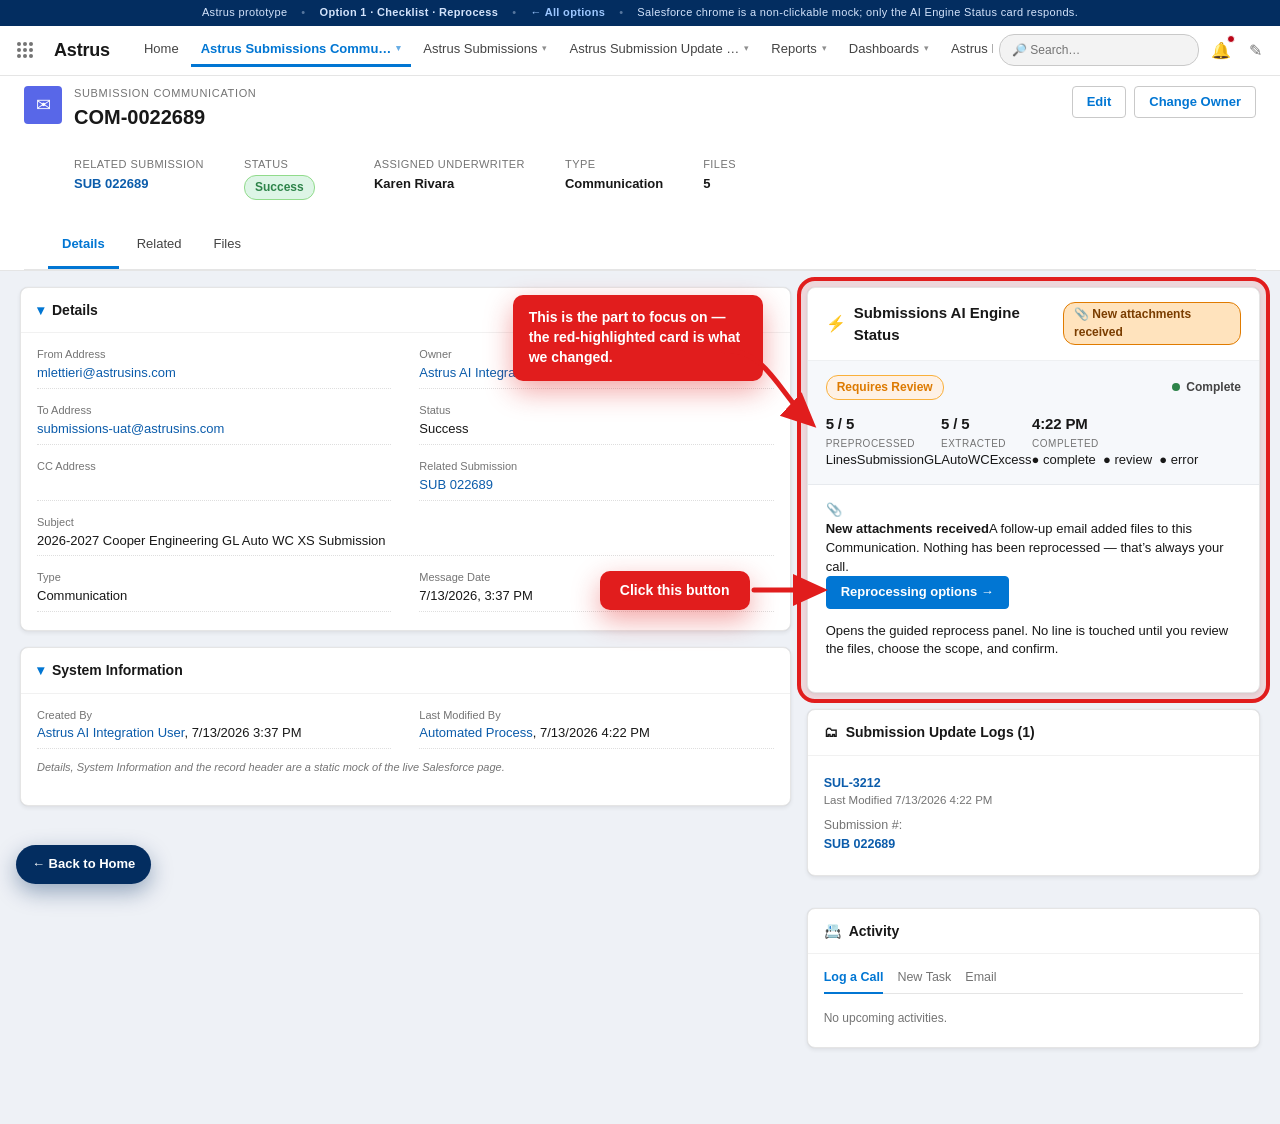
==== commit 0d6591a0: "Arrows point at each step's section header (not content toggles); Guided Rail arrows stop left of th" ====
--- a/concepts/01-checklist/index.html
+++ b/concepts/01-checklist/index.html
@@ -4,12 +4,12 @@
     <meta charset="utf-8" />
     <meta name="viewport" content="width=device-width, initial-scale=1" />
     <title>Astrus · Checklist</title>
-    <link rel="stylesheet" href="../../assets/shell.css" />
-    <link rel="stylesheet" href="../../assets/cc.css" />
+    <link rel="stylesheet" href="../../assets/shell.css?v=7" />
+    <link rel="stylesheet" href="../../assets/cc.css?v=7" />
   </head>
   <body>
     <noscript>This interactive concept needs JavaScript.</noscript>
-    <script src="../../assets/shell.js"></script>
+    <script src="../../assets/shell.js?v=7"></script>
     <script>
       (function () {
         const state = { moment: 0, max: 0, err: null, scope: ASTRUS.newScope() };
@@ -55,40 +55,24 @@
             '<div class="cc-actions"><span class="spacer"></span><button class="slds-btn slds-btn--brand" data-next>Next: review →</button></div>';
         }
         function mReview() {
-          return '<p class="cc-section-title">Review attachments</p>' + CTX.renderReview(state.scope) + errHTML() +
-            '<div class="cc-actions"><button class="slds-btn" data-back>← Upload</button><span class="spacer"></span><button class="slds-btn slds-btn--brand" data-next>Next: lines →</button></div>';
-        }
-        function lineRow(l) {
-          const tag = l.kind === "sub" ? '<span class="line-sub-tag">Submission-level</span>' : "";
-          if (state.scope.whole) {
-            return '<div class="line-row forced' + (l.kind === "sub" ? " is-sub" : "") + '"><span class="line-name">' + CTX.esc(l.label) + tag + '</span><span class="line-state">Will ' + CTX.verb.toLowerCase() + ' ✓</span></div>';
-          }
-          const on = state.scope.lob.has(l.id);
-          return (
-            '<div class="line-row ' + (on ? "on" : "locked") + (l.kind === "sub" ? " is-sub" : "") + '">' +
-            '<button class="ck-check' + (on ? " on" : "") + '" data-line="' + l.id + '" aria-pressed="' + on + '">' + (on ? "✓" : "") + "</button>" +
-            '<span class="line-name">' + CTX.esc(l.label) + tag + "</span>" +
-            '<span class="line-state">' + (on ? "Will " + CTX.verb.toLowerCase() : CTX.offLabel) + "</span></div>"
-          );
+          return CTX.renderReview(state.scope) + errHTML() +
+            '<div class="cc-actions"><button class="slds-btn" data-back>← Upload</button><span class="spacer"></span><button class="slds-btn slds-btn--brand" data-next>Next: scope →</button></div>';
         }
         function mLines() {
-          const rows = CTX.data.lines.map(lineRow).join("");
           return (
-            '<div class="cc-title-row"><p class="cc-section-title">Choose what to ' + CTX.verb.toLowerCase() + "</p>" + countChip() + "</div>" +
-            '<div class="cc-mode">' +
-            '<div class="cc-mode-opt' + (!state.scope.whole ? " on" : "") + '" data-mode="selected"><span class="cc-mode-radio"></span><div class="cc-mode-title">Only the lines I choose</div></div>' +
-            '<div class="cc-mode-opt' + (state.scope.whole ? " on" : "") + '" data-mode="whole"><span class="cc-mode-radio"></span><div class="cc-mode-title">Entire submission (' + CTX.data.lines.length + ")</div></div></div>" +
-            '<div class="line-list">' + rows + "</div>" +
+            CTX.renderScopePicker(state.scope) +
             runSummaryHTML() + errHTML() +
             '<div class="cc-actions"><button class="slds-btn" data-back>← Review</button><span class="spacer"></span><button class="slds-btn slds-btn--brand" data-next>Next →</button></div>'
           );
         }
         function mFinal() {
+          const runnable = CTX.canRun(state.scope);
           return (
             '<div class="cc-title-row"><p class="cc-section-title">' + CTX.finalLabel + "</p>" + countChip() + "</div>" +
             runSummaryHTML() +
-            '<div class="cc-actions"><button class="slds-btn" data-back>← Lines</button><span class="spacer"></span>' +
-            '<button class="slds-btn slds-btn--brand" data-run>' + CTX.finalLabel + ' →</button></div>'
+            (runnable ? "" : '<p class="cc-hint">' + (state.scope.whole ? "Confirm the overwrite on the Scope step to continue." : "Pick at least one line or quote on the Scope step.") + "</p>") +
+            '<div class="cc-actions"><button class="slds-btn" data-back>← Scope</button><span class="spacer"></span>' +
+            '<button class="slds-btn slds-btn--brand" data-run' + (runnable ? "" : " disabled") + ">" + CTX.finalLabel + " →</button></div>"
           );
         }
 
@@ -107,13 +91,12 @@
           const bk = box.querySelector("[data-back]");
           if (bk) bk.onclick = back;
           box.querySelectorAll(".doc-toggle").forEach((b) => (b.onclick = () => { const n = b.dataset.doc; state.scope.excludedDocs.has(n) ? state.scope.excludedDocs.delete(n) : state.scope.excludedDocs.add(n); render(); }));
-          box.querySelectorAll("[data-mode]").forEach((b) => (b.onclick = () => { state.scope.whole = b.dataset.mode === "whole"; render(); }));
-          box.querySelectorAll("[data-line]").forEach((b) => (b.onclick = () => { const id = b.dataset.line; state.scope.lob.has(id) ? state.scope.lob.delete(id) : state.scope.lob.add(id); render(); }));
+          CTX.bindScopePicker(box, state.scope, render);
           const rp = box.querySelector("[data-run]");
           if (rp) rp.onclick = async () => { const ok = await CTX.runProcess(state.scope); if (ok) { state.scope = ASTRUS.newScope(); state.max = 0; go(0); } };
         }
 
-        window.CONCEPT = { name: "Checklist", render: function (mount, ctx) { CTX = ctx; render(); } };
+        window.CONCEPT = { name: "Option 1 · Checklist", render: function (mount, ctx) { CTX = ctx; render(); } };
         ASTRUS.boot(window.CONCEPT);
       })();
     </script>
--- a/assets/shell.css
+++ b/assets/shell.css
@@ -0,0 +1,712 @@
+/* ============================================================================
+   Astrus Reprocess Workshop — shared Salesforce (SLDS-faithful) page shell
+   The chrome below is intentionally NON-interactive. Only the AI Engine Status
+   control center (right column) responds to input. Concept pages inline this.
+   ============================================================================ */
+
+:root {
+  --sf-brand: #0176d3;
+  --sf-brand-dark: #014486;
+  --sf-brand-accent: #1b96ff;
+  --sf-link: #0b5cab;
+  --sf-page: #eef1f6;
+  --sf-card: #ffffff;
+  --sf-border: #e5e5e5;
+  --sf-border-strong: #c9c9c9;
+  --sf-text: #181818;
+  --sf-text-weak: #444444;
+  --sf-text-weaker: #747474;
+  --sf-success: #2e844a;
+  --sf-success-bg: #ddf5e6;
+  --sf-success-border: #91db8b;
+  --sf-warn: #dd7a01;
+  --sf-warn-bg: #fef1e5;
+  --sf-warn-border: #f9b03b;
+  --sf-error: #ba0517;
+  --sf-error-bg: #feded8;
+  --sf-error-border: #fe9339;
+  --sf-radius: 0.25rem;
+  --sf-radius-lg: 0.5rem;
+  --sf-shadow: 0 2px 2px 0 rgba(0, 0, 0, 0.05);
+  --sf-shadow-card: 0 2px 4px 0 rgba(0, 0, 0, 0.07), 0 0 1px 0 rgba(0, 0, 0, 0.1);
+  --sf-font: "Salesforce Sans", -apple-system, BlinkMacSystemFont, "Segoe UI",
+    Roboto, Helvetica, Arial, sans-serif;
+}
+
+* {
+  box-sizing: border-box;
+}
+
+html,
+body {
+  margin: 0;
+  padding: 0;
+}
+
+body {
+  font-family: var(--sf-font);
+  background: var(--sf-page);
+  color: var(--sf-text);
+  font-size: 13px;
+  line-height: 1.45;
+  -webkit-font-smoothing: antialiased;
+}
+
+/* --- Global one-line notice that this is a prototype --------------------- */
+.proto-ribbon {
+  background: #032d60;
+  color: #d3e3fb;
+  font-size: 11px;
+  letter-spacing: 0.03em;
+  text-align: center;
+  padding: 5px 12px;
+  display: flex;
+  gap: 14px;
+  align-items: center;
+  justify-content: center;
+  flex-wrap: wrap;
+}
+.proto-ribbon a {
+  color: #9dc7ff;
+  text-decoration: none;
+  font-weight: 600;
+}
+.proto-ribbon a:hover {
+  text-decoration: underline;
+}
+.proto-ribbon .dot {
+  opacity: 0.4;
+}
+
+/* --- Global navigation --------------------------------------------------- */
+.sf-globalnav {
+  background: #fff;
+  border-bottom: 1px solid var(--sf-border);
+  display: flex;
+  align-items: center;
+  height: 50px;
+  padding: 0 12px 0 8px;
+  gap: 6px;
+  position: relative;
+  z-index: 5;
+}
+.sf-waffle {
+  width: 34px;
+  height: 34px;
+  border-radius: var(--sf-radius);
+  display: grid;
+  grid-template-columns: repeat(3, 4px);
+  grid-template-rows: repeat(3, 4px);
+  gap: 2px;
+  align-content: center;
+  justify-content: center;
+  color: var(--sf-text-weaker);
+}
+.sf-waffle i {
+  width: 4px;
+  height: 4px;
+  border-radius: 50%;
+  background: currentColor;
+}
+.sf-appname {
+  font-size: 18px;
+  font-weight: 700;
+  color: var(--sf-text);
+  margin: 0 18px 0 6px;
+  letter-spacing: -0.01em;
+}
+.sf-tabs {
+  display: flex;
+  align-items: center;
+  gap: 2px;
+  flex: 1;
+  overflow: hidden;
+}
+.sf-tab {
+  font-size: 13px;
+  color: var(--sf-text-weak);
+  padding: 6px 10px;
+  white-space: nowrap;
+  border-bottom: 3px solid transparent;
+  display: flex;
+  align-items: center;
+  gap: 5px;
+  cursor: default;
+}
+.sf-tab .caret {
+  font-size: 9px;
+  opacity: 0.6;
+}
+.sf-tab.active {
+  color: var(--sf-brand);
+  font-weight: 700;
+  border-bottom-color: var(--sf-brand);
+}
+.sf-globalnav .sf-search {
+  width: 200px;
+  height: 32px;
+  border: 1px solid var(--sf-border-strong);
+  border-radius: 15px;
+  background: #f3f3f3;
+  color: var(--sf-text-weaker);
+  display: flex;
+  align-items: center;
+  padding: 0 12px;
+  gap: 8px;
+  font-size: 12px;
+}
+.sf-globalnav .sf-iconbtn {
+  color: var(--sf-text-weaker);
+  padding: 6px;
+  font-size: 16px;
+  position: relative;
+}
+
+/* --- Record highlights bar ---------------------------------------------- */
+.sf-record-head {
+  background: #fff;
+  border-bottom: 1px solid var(--sf-border);
+  padding: 10px 24px 0;
+}
+.sf-record-topline {
+  display: flex;
+  align-items: flex-start;
+  gap: 12px;
+}
+.sf-record-icon {
+  width: 38px;
+  height: 38px;
+  border-radius: var(--sf-radius);
+  background: #5867e8;
+  color: #fff;
+  display: flex;
+  align-items: center;
+  justify-content: center;
+  font-size: 18px;
+  flex: none;
+}
+.sf-record-eyebrow {
+  font-size: 11px;
+  text-transform: uppercase;
+  letter-spacing: 0.06em;
+  color: var(--sf-text-weaker);
+}
+.sf-record-title {
+  font-size: 20px;
+  font-weight: 700;
+  color: var(--sf-text);
+  margin: 1px 0 0;
+}
+.sf-record-actions {
+  margin-left: auto;
+  display: flex;
+  gap: 8px;
+  align-items: center;
+}
+
+/* Highlights fields row */
+.sf-highlights {
+  display: flex;
+  gap: 40px;
+  padding: 12px 2px 10px 50px;
+  flex-wrap: wrap;
+}
+.sf-hl {
+  min-width: 90px;
+}
+.sf-hl dt {
+  font-size: 11px;
+  text-transform: uppercase;
+  letter-spacing: 0.04em;
+  color: var(--sf-text-weaker);
+  margin-bottom: 2px;
+}
+.sf-hl dd {
+  margin: 0;
+  font-size: 13px;
+  color: var(--sf-text);
+  font-weight: 600;
+}
+.sf-hl dd a {
+  color: var(--sf-link);
+  text-decoration: none;
+}
+
+/* record subnav (Details / Related / …) */
+.sf-subnav {
+  display: flex;
+  gap: 4px;
+  padding: 0 24px;
+  border-bottom: 1px solid var(--sf-border);
+  background: #fff;
+}
+.sf-subnav .item {
+  padding: 12px 14px;
+  font-size: 13px;
+  color: var(--sf-text-weak);
+  border-bottom: 3px solid transparent;
+  cursor: default;
+}
+.sf-subnav .item.active {
+  color: var(--sf-brand);
+  font-weight: 700;
+  border-bottom-color: var(--sf-brand);
+}
+
+/* --- Body layout --------------------------------------------------------- */
+.sf-body {
+  max-width: 1340px;
+  margin: 0 auto;
+  padding: 16px 20px 60px;
+  display: grid;
+  grid-template-columns: minmax(0, 1.7fr) minmax(0, 1fr);
+  gap: 16px;
+  align-items: start;
+}
+@media (max-width: 940px) {
+  .sf-body {
+    grid-template-columns: 1fr;
+  }
+}
+/* static right-column cards below the control center */
+.side-card > header {
+  font-size: 13px;
+  gap: 8px;
+}
+.side-card .side-ic {
+  filter: grayscale(0.1);
+}
+.side-log-row {
+  display: flex;
+  flex-direction: column;
+  font-size: 12.5px;
+  padding: 4px 0;
+}
+.side-log-row a {
+  color: var(--sf-link);
+  font-weight: 600;
+  text-decoration: none;
+}
+.side-log-row span {
+  color: var(--sf-text-weaker);
+  font-size: 11.5px;
+}
+.side-log-row.muted {
+  color: var(--sf-text-weaker);
+}
+.side-tabs {
+  display: flex;
+  gap: 14px;
+  border-bottom: 1px solid var(--sf-border);
+  padding-bottom: 6px;
+  margin-bottom: 10px;
+  font-size: 12.5px;
+  color: var(--sf-text-weaker);
+}
+.side-tabs .on {
+  color: var(--sf-brand);
+  font-weight: 700;
+  border-bottom: 2px solid var(--sf-brand);
+  padding-bottom: 6px;
+  margin-bottom: -7px;
+}
+.side-empty {
+  font-size: 12px;
+  color: var(--sf-text-weaker);
+  padding: 6px 0 2px;
+}
+
+/* Generic SLDS card (used for static chrome on the left) */
+.sf-card {
+  background: var(--sf-card);
+  border: 1px solid var(--sf-border);
+  border-radius: var(--sf-radius-lg);
+  box-shadow: var(--sf-shadow-card);
+  margin-bottom: 16px;
+}
+.sf-card > header {
+  display: flex;
+  align-items: center;
+  gap: 8px;
+  padding: 12px 16px;
+  border-bottom: 1px solid #f1f1f1;
+  font-weight: 700;
+  font-size: 14px;
+}
+.sf-card > header .ic {
+  color: var(--sf-brand);
+}
+.sf-card .sf-card-body {
+  padding: 14px 16px 18px;
+}
+.static-note {
+  font-size: 11px;
+  color: var(--sf-text-weaker);
+  font-style: italic;
+}
+
+/* left detail grid */
+.sf-fieldgrid {
+  display: grid;
+  grid-template-columns: 1fr 1fr;
+  gap: 14px 28px;
+}
+.sf-field .lbl {
+  font-size: 11px;
+  color: var(--sf-text-weaker);
+  text-transform: none;
+  margin-bottom: 1px;
+}
+.sf-field .val {
+  font-size: 13px;
+  color: var(--sf-text);
+  border-bottom: 1px dotted #dedede;
+  padding-bottom: 5px;
+  min-height: 18px;
+}
+.sf-field .val a {
+  color: var(--sf-link);
+  text-decoration: none;
+}
+.sf-field.full {
+  grid-column: 1 / -1;
+}
+
+/* --- SLDS-ish buttons ---------------------------------------------------- */
+.slds-btn {
+  font-family: inherit;
+  font-size: 13px;
+  border-radius: var(--sf-radius);
+  border: 1px solid var(--sf-border-strong);
+  background: #fff;
+  color: var(--sf-brand);
+  padding: 6px 14px;
+  cursor: pointer;
+  font-weight: 600;
+  line-height: 1.4;
+  transition: background 0.12s ease, box-shadow 0.12s ease;
+}
+.slds-btn:hover {
+  background: #f3f3f3;
+}
+.slds-btn:focus-visible {
+  outline: 2px solid var(--sf-brand-accent);
+  outline-offset: 1px;
+}
+.slds-btn--brand {
+  background: var(--sf-brand);
+  border-color: var(--sf-brand);
+  color: #fff;
+}
+.slds-btn--brand:hover {
+  background: #014486;
+}
+.slds-btn--destructive {
+  background: var(--sf-error);
+  border-color: var(--sf-error);
+  color: #fff;
+}
+.slds-btn--destructive:hover {
+  background: #8e030f;
+}
+.slds-btn[disabled] {
+  opacity: 0.5;
+  cursor: not-allowed;
+}
+.slds-btn--sm {
+  padding: 3px 10px;
+  font-size: 12px;
+}
+
+/* --- Badges -------------------------------------------------------------- */
+.slds-badge {
+  display: inline-flex;
+  align-items: center;
+  gap: 5px;
+  font-size: 12px;
+  font-weight: 700;
+  padding: 3px 10px;
+  border-radius: 12px;
+  background: #ecebea;
+}
+.badge-warning {
+  background: var(--sf-warn-bg);
+  color: var(--sf-warn);
+  border: 1px solid var(--sf-warn-border);
+}
+.badge-success {
+  background: var(--sf-success-bg);
+  color: var(--sf-success);
+  border: 1px solid var(--sf-success-border);
+}
+.badge-error {
+  background: var(--sf-error-bg);
+  color: var(--sf-error);
+  border: 1px solid var(--sf-error-border);
+}
+.badge-neutral {
+  background: #f3f3f3;
+  color: var(--sf-text-weak);
+  border: 1px solid var(--sf-border-strong);
+}
+
+/* --- Toast --------------------------------------------------------------- */
+.toast-wrap {
+  position: fixed;
+  top: 16px;
+  left: 50%;
+  transform: translateX(-50%);
+  z-index: 1000;
+  display: flex;
+  flex-direction: column;
+  gap: 8px;
+  width: min(560px, 92vw);
+}
+.toast {
+  border-radius: var(--sf-radius);
+  padding: 12px 16px;
+  color: #fff;
+  font-size: 13px;
+  display: flex;
+  gap: 10px;
+  align-items: flex-start;
+  box-shadow: 0 4px 16px rgba(0, 0, 0, 0.25);
+  animation: toastIn 0.25s ease;
+}
+@keyframes toastIn {
+  from {
+    opacity: 0;
+    transform: translateY(-8px);
+  }
+}
+.toast--success {
+  background: var(--sf-success);
+}
+.toast--warning {
+  background: var(--sf-warn);
+}
+.toast--error {
+  background: var(--sf-error);
+}
+.toast strong {
+  display: block;
+}
+.toast .x {
+  margin-left: auto;
+  cursor: pointer;
+  opacity: 0.8;
+}
+
+/* --- Modal --------------------------------------------------------------- */
+.modal-backdrop {
+  position: fixed;
+  inset: 0;
+  background: rgba(8, 20, 40, 0.55);
+  display: flex;
+  align-items: center;
+  justify-content: center;
+  z-index: 900;
+  animation: fade 0.15s ease;
+}
+@keyframes fade {
+  from {
+    opacity: 0;
+  }
+}
+.modal {
+  background: #fff;
+  border-radius: var(--sf-radius-lg);
+  width: min(520px, 92vw);
+  box-shadow: 0 12px 40px rgba(0, 0, 0, 0.35);
+  overflow: hidden;
+}
+.modal header {
+  padding: 18px 22px 6px;
+  font-size: 17px;
+  font-weight: 700;
+}
+.modal .modal-body {
+  padding: 6px 22px 18px;
+  font-size: 13px;
+  color: var(--sf-text-weak);
+  line-height: 1.5;
+}
+.modal footer {
+  padding: 14px 22px;
+  background: #f6f7f9;
+  display: flex;
+  justify-content: flex-end;
+  gap: 10px;
+}
+
+/* --- Notification bell popover ------------------------------------------ */
+.bell-dot {
+  position: absolute;
+  top: 2px;
+  right: 2px;
+  width: 8px;
+  height: 8px;
+  border-radius: 50%;
+  background: var(--sf-error);
+  border: 1px solid #fff;
+}
+
+.sr-only {
+  position: absolute;
+  width: 1px;
+  height: 1px;
+  overflow: hidden;
+  clip: rect(0 0 0 0);
+}
+
+/* focus ring for interactive control-center controls */
+.cc :focus-visible {
+  outline: 2px solid var(--sf-brand-accent);
+  outline-offset: 2px;
+}
+
+@media (prefers-reduced-motion: reduce) {
+  * {
+    animation-duration: 0.001ms !important;
+    transition-duration: 0.001ms !important;
+  }
+}
+
+/* --- Reviewer focus annotation: red box + arrow + callout --------------- */
+/* Highlights the ONE live LWC (the AI Engine Status card) on the mock page. */
+.sf-col-right {
+  position: relative;
+}
+#cc.is-focus {
+  position: relative;
+  z-index: 3;
+  border-radius: var(--sf-radius-lg);
+  outline: 4px solid #e11d1d;
+  outline-offset: 6px;
+  box-shadow: 0 0 0 10px rgba(225, 29, 29, 0.12), var(--sf-shadow-card);
+}
+.focus-callout {
+  position: absolute;
+  top: 8px;
+  right: calc(100% + 44px);
+  width: 250px;
+  z-index: 60;
+  pointer-events: none;
+}
+.focus-callout-box {
+  background: #e11d1d;
+  color: #fff;
+  font-family: var(--sf-font);
+  font-weight: 700;
+  font-size: 14px;
+  line-height: 1.42;
+  padding: 13px 16px;
+  border-radius: 10px;
+  box-shadow: 0 10px 28px rgba(225, 29, 29, 0.4);
+}
+.focus-arrow {
+  position: absolute;
+  top: 46px;
+  right: -52px;
+  width: 96px;
+  height: 96px;
+  overflow: visible;
+  pointer-events: none;
+}
+/* "Click this button" pointer on the entry view (JS-anchored to the button) */
+.btn-callout {
+  position: absolute;
+  z-index: 61;
+  pointer-events: none;
+}
+.btn-callout-box {
+  background: #e11d1d;
+  color: #fff;
+  font-family: var(--sf-font);
+  font-weight: 700;
+  font-size: 14px;
+  line-height: 1.4;
+  text-align: center;
+  padding: 10px 14px;
+  border-radius: 10px;
+  box-shadow: 0 10px 28px rgba(225, 29, 29, 0.4);
+}
+.btn-callout-arrow {
+  position: absolute;
+  top: 50%;
+  transform: translateY(-50%);
+  overflow: visible;
+}
+
+/* Per-step guided-tour notes (JS-anchored to the current step's region) */
+.tour-note {
+  position: absolute;
+  z-index: 59;
+  pointer-events: none;
+}
+.tour-note-box {
+  background: #e11d1d;
+  color: #fff;
+  font-family: var(--sf-font);
+  font-weight: 600;
+  font-size: 13.5px;
+  line-height: 1.46;
+  padding: 12px 15px;
+  border-radius: 10px;
+  box-shadow: 0 10px 28px rgba(225, 29, 29, 0.4);
+}
+.tour-note-box strong {
+  font-weight: 800;
+}
+.tour-note-arrow {
+  position: absolute;
+  transform: translateY(-50%);
+  overflow: visible;
+}
+
+/* Persistent "back to all options" button on every concept page */
+.wk-back {
+  position: fixed;
+  left: 16px;
+  bottom: 16px;
+  z-index: 200;
+  display: inline-flex;
+  align-items: center;
+  gap: 7px;
+  background: #032d60;
+  color: #fff;
+  font-family: var(--sf-font);
+  font-weight: 700;
+  font-size: 13px;
+  padding: 10px 16px;
+  border-radius: 999px;
+  text-decoration: none;
+  box-shadow: 0 8px 22px rgba(3, 45, 96, 0.38);
+}
+.wk-back:hover {
+  background: #0b3f7a;
+}
+.wk-back:focus-visible {
+  outline: 2px solid var(--sf-brand-accent);
+  outline-offset: 2px;
+}
+
+/* Stacked (narrow) layout: drop the note above the card, no side room. */
+@media (max-width: 940px) {
+  .focus-callout {
+    position: static;
+    width: auto;
+    margin-bottom: 14px;
+  }
+  .focus-arrow {
+    display: none;
+  }
+  #cc.is-focus {
+    outline-offset: 3px;
+    box-shadow: 0 0 0 6px rgba(225, 29, 29, 0.12), var(--sf-shadow-card);
+  }
+  .btn-callout,
+  .tour-note {
+    display: none !important;
+  }
+}
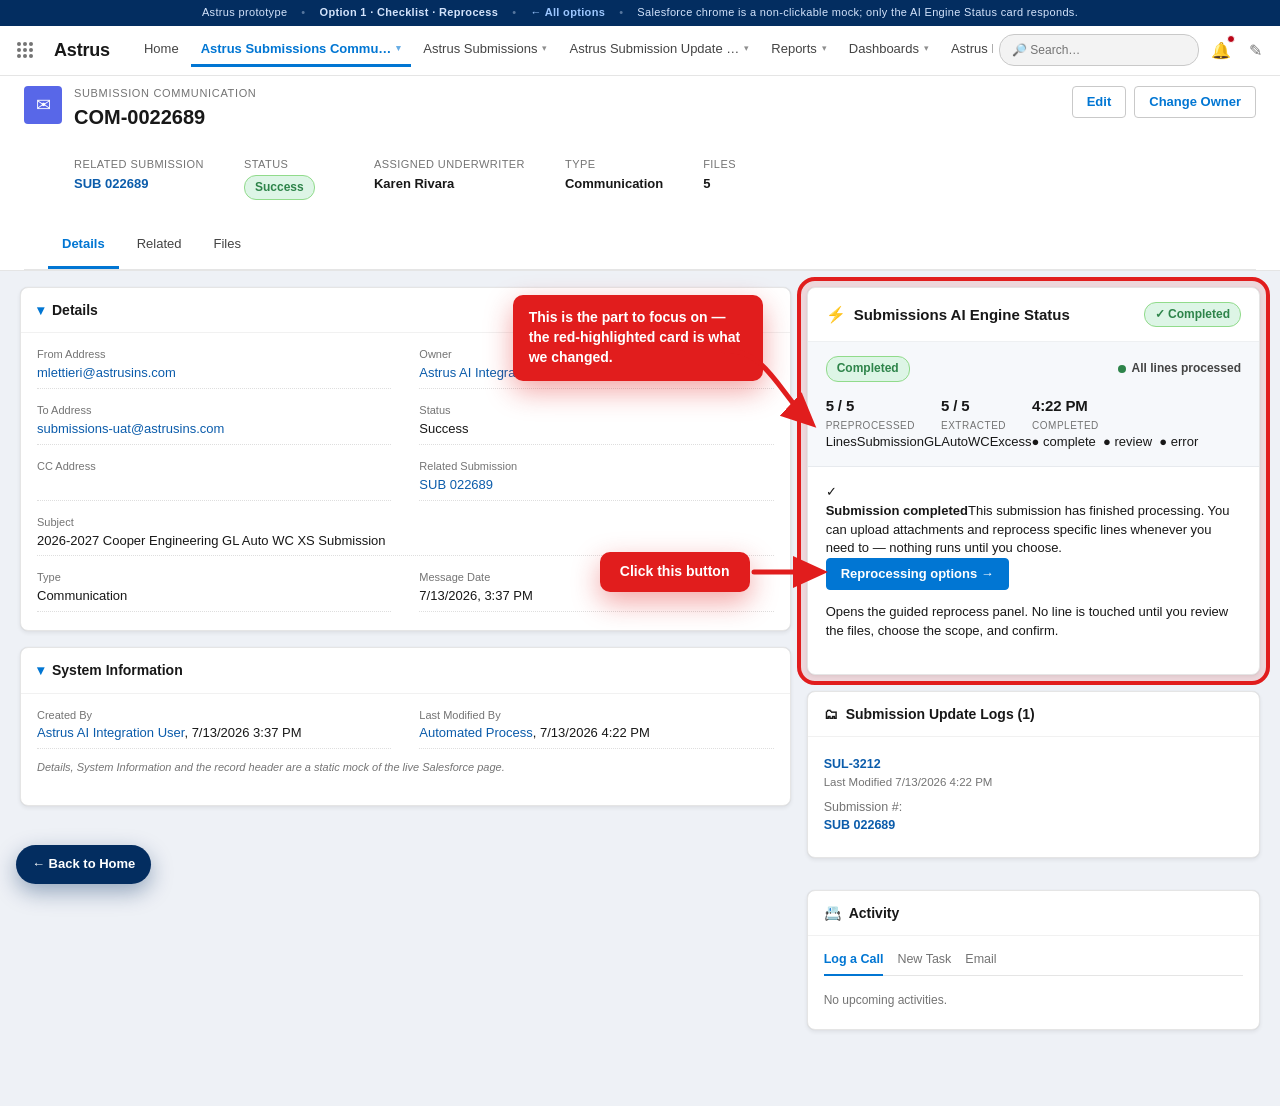
==== commit 4964802b: "Review note: drop 'Just changing a field or two? Edit it by hand instead of reprocessing.' sentence;" ====
--- a/concepts/01-checklist/index.html
+++ b/concepts/01-checklist/index.html
@@ -3,13 +3,16 @@
   <head>
     <meta charset="utf-8" />
     <meta name="viewport" content="width=device-width, initial-scale=1" />
+    <meta http-equiv="Cache-Control" content="no-cache, no-store, must-revalidate" />
+    <meta http-equiv="Pragma" content="no-cache" />
+    <meta http-equiv="Expires" content="0" />
     <title>Astrus · Checklist</title>
-    <link rel="stylesheet" href="../../assets/shell.css?v=7" />
-    <link rel="stylesheet" href="../../assets/cc.css?v=7" />
+    <link rel="stylesheet" href="../../assets/shell.css?v=12" />
+    <link rel="stylesheet" href="../../assets/cc.css?v=12" />
   </head>
   <body>
     <noscript>This interactive concept needs JavaScript.</noscript>
-    <script src="../../assets/shell.js?v=7"></script>
+    <script src="../../assets/shell.js?v=12"></script>
     <script>
       (function () {
         const state = { moment: 0, max: 0, err: null, scope: ASTRUS.newScope() };
